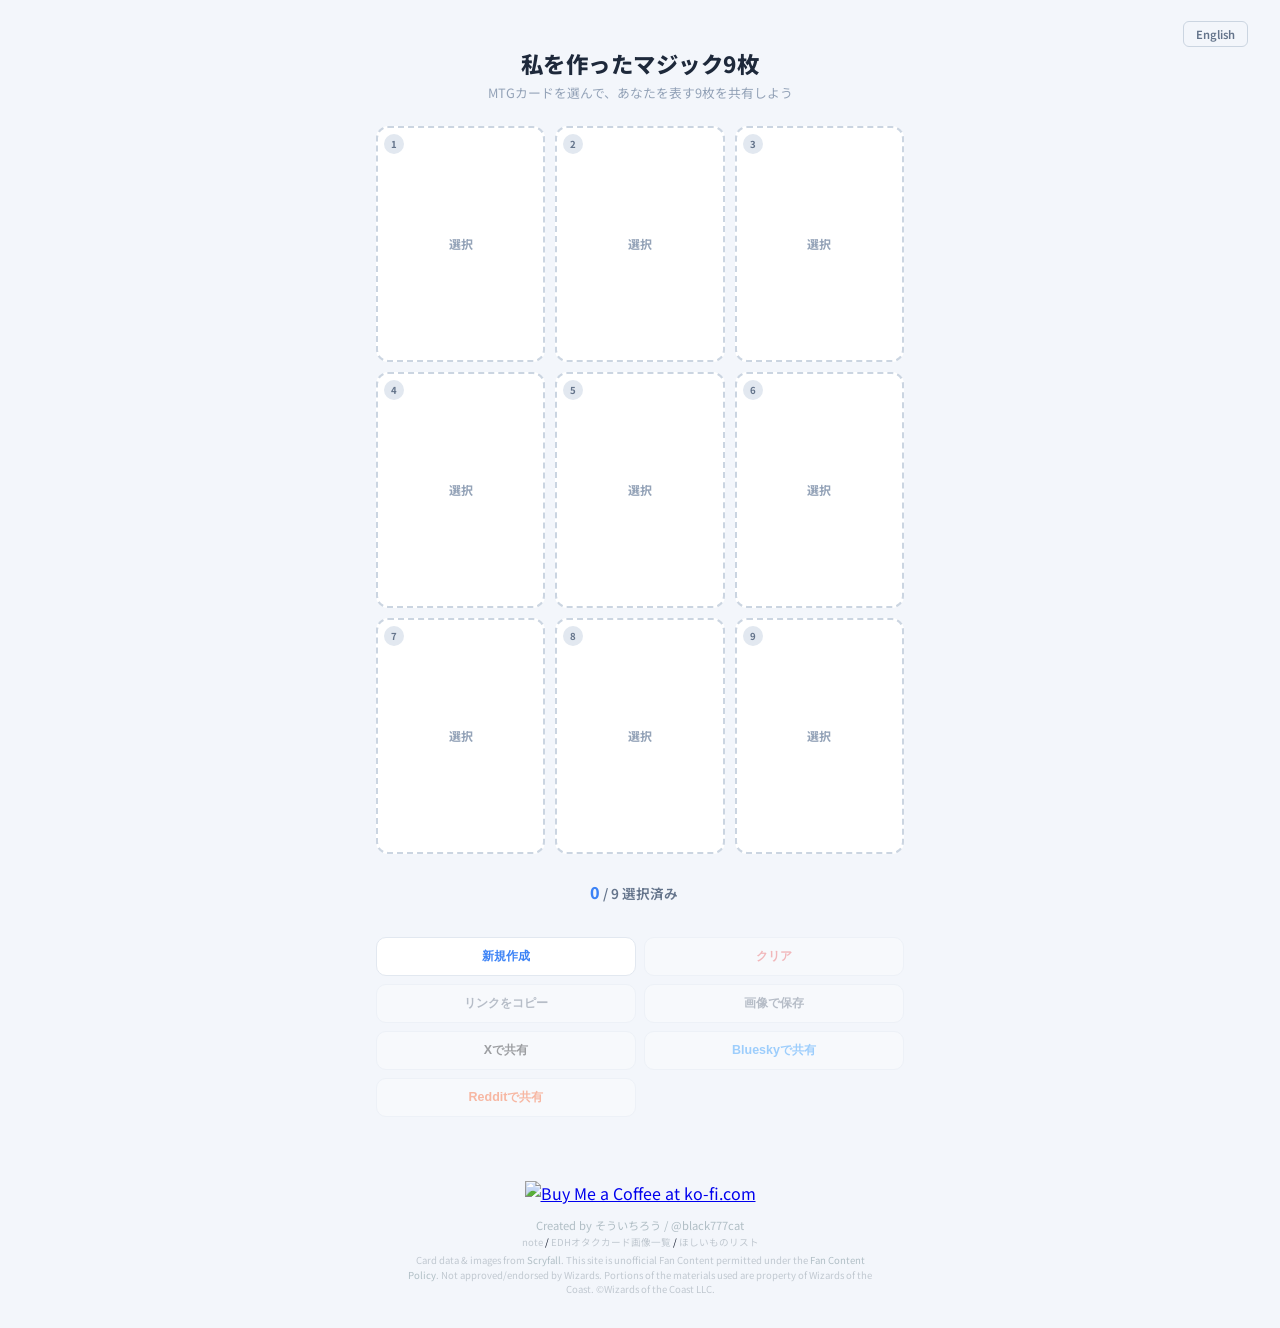
==== index.html @ 6372405d "Bluesky・Redditシェアボタンを追加 - index.html/en.html: Bluesky・Redditの共有ボタンを追加 - app.js: shareOnBluesky(), sh" ====
<!DOCTYPE html>
<html lang="ja">
<head>
<meta charset="UTF-8">
<meta name="viewport" content="width=device-width, initial-scale=1.0">
<title>私を作ったマジック9枚</title>
<meta name="description" content="MTGカードを選んで、あなたを表す9枚を共有しよう">
<meta property="og:title" content="私を作ったマジック9枚">
<meta property="og:description" content="MTGカードを選んで、あなたを表す9枚を共有しよう">
<meta property="og:url" content="https://soichirow.github.io/my-9-cards-mtg/">
<meta property="og:type" content="website">
<meta name="twitter:card" content="summary">
<meta name="twitter:title" content="私を作ったマジック9枚">
<meta name="twitter:description" content="MTGカードを選んで、あなたを表す9枚を共有しよう">
<link rel="icon" href="data:image/svg+xml,<svg xmlns='http://www.w3.org/2000/svg' viewBox='0 0 100 100'><text y='.9em' font-size='90'>🃏</text></svg>">
<link rel="preconnect" href="https://fonts.googleapis.com">
<link href="https://fonts.googleapis.com/css2?family=Noto+Sans+JP:wght@400;600;700;800&display=swap" rel="stylesheet">
<link rel="stylesheet" href="style.css">
</head>
<body>

<header>
  <div class="lang-switch"><a href="en.html">English</a></div>
  <h1>私を作ったマジック9枚</h1>
  <p class="subtitle">MTGカードを選んで、あなたを表す9枚を共有しよう</p>
</header>

<main>
  <!-- 3×3 Grid -->
  <div class="grid-3x3" id="grid"></div>

  <!-- Status -->
  <div class="status-bar">
    <span class="count-label"><span id="countLabel">0</span> / 9 選択済み</span>
    <span class="count-hint" id="warn"></span>
  </div>
  <div class="restore-status" id="restoreStatus"></div>

  <!-- Actions -->
  <div class="actions">
    <button class="btn-action btn-new" id="newBtn">新規作成</button>
    <button class="btn-action btn-clear" id="clearBtn" disabled>クリア</button>
    <button class="btn-action btn-copy" id="copyBtn" disabled>リンクをコピー</button>
    <button class="btn-action btn-save" id="saveImgBtn" disabled>画像で保存</button>
    <button class="btn-action btn-tweet" id="tweetBtn" disabled>Xで共有</button>
    <button class="btn-action btn-bsky" id="bskyBtn" disabled>Blueskyで共有</button>
    <button class="btn-action btn-reddit" id="redditBtn" disabled>Redditで共有</button>
  </div>
</main>

<footer>
  <div class="kofi-wrap"><a href='https://ko-fi.com/P5P11VGFXY' target='_blank'><img height='36' style='border:0px;height:36px;' src='https://storage.ko-fi.com/cdn/kofi6.png?v=6' border='0' alt='Buy Me a Coffee at ko-fi.com' /></a></div>
  <p class="footer-credit">Created by そういちろう / <a href="https://x.com/black777cat" target="_blank" rel="noopener">@black777cat</a></p>
  <p class="footer-links"><a href="https://note.com/black777cat" target="_blank" rel="noopener">note</a> / <a href="https://script.google.com/macros/s/AKfycbyzDxiyZ-O987clfo7qRDG-I4-x1b4MiOTFCQrvvbTUiUxPPww0kgbHaYAKrTQouCnp/exec" target="_blank" rel="noopener">EDHオタクカード画像一覧</a> / <a href="https://www.amazon.jp/hz/wishlist/ls/1Z0X9ZM1D65A7?ref_=wl_share" target="_blank" rel="noopener">ほしいものリスト</a></p>
  <p class="footer-legal">Card data &amp; images from <a href="https://scryfall.com/" target="_blank" rel="noopener">Scryfall</a>. This site is unofficial Fan Content permitted under the <a href="https://company.wizards.com/en/legal/fancontentpolicy" target="_blank" rel="noopener">Fan Content Policy</a>. Not approved/endorsed by Wizards. Portions of the materials used are property of Wizards of the Coast. &copy;Wizards of the Coast LLC.</p>
</footer>

<!-- Search Modal -->
<div class="modal-overlay" id="modalOverlay">
  <div class="modal">
    <div class="modal-header">
      <span class="modal-title" id="modalTitle">カードを検索</span>
      <button class="modal-close" id="modalClose" aria-label="閉じる">&times;</button>
    </div>
    <div class="modal-search">
      <input type="text" id="searchInput" placeholder="カード名を入力（例: 稲妻、Black Lotus）">
      <button id="searchBtn">検索</button>
    </div>
    <div class="modal-options">
      <label class="option-label"><input type="checkbox" id="allLangCheck"> 日本語・英語以外のカードも表示</label>
    </div>
    <div class="modal-status" id="status"></div>
    <div class="modal-results" id="results"></div>
  </div>
</div>

<script src="app.js"></script>
</body>
</html>
---- style.css ----
*, *::before, *::after { box-sizing: border-box; margin: 0; padding: 0; }

body {
  font-family: "Noto Sans JP", -apple-system, BlinkMacSystemFont, "Segoe UI", Roboto, sans-serif;
  background: #f3f6fb;
  color: #0f172a;
  min-height: 100vh;
}

/* ── Language Switch ── */
.lang-switch {
  text-align: right;
  padding: 8px 16px 0;
}

.lang-switch a {
  display: inline-block;
  padding: 4px 12px;
  border: 1px solid #cbd5e1;
  border-radius: 6px;
  font-size: 0.7rem;
  font-weight: 600;
  color: #64748b;
  text-decoration: none;
  transition: background 0.2s, border-color 0.2s;
}

.lang-switch a:hover {
  background: #eff6ff;
  border-color: #93c5fd;
  color: #3b82f6;
}

/* ── Header ── */
header {
  text-align: center;
  padding: 12px 16px 8px;
}

h1 {
  font-size: 1.4rem;
  font-weight: 800;
  color: #1e293b;
  letter-spacing: 0.02em;
}

.subtitle {
  color: #94a3b8;
  font-size: 0.8rem;
  margin-top: 4px;
}

/* ── Main ── */
main {
  max-width: 480px;
  margin: 0 auto;
  padding: 16px 16px 48px;
}

/* ── 3×3 Grid ── */
.grid-3x3 {
  display: grid;
  grid-template-columns: repeat(3, 1fr);
  gap: 8px;
}

.grid-slot {
  aspect-ratio: 488 / 680;
  border-radius: 12px;
  overflow: hidden;
  position: relative;
  cursor: pointer;
  border: 2px dashed #cbd5e1;
  background: #fff;
  display: flex;
  flex-direction: column;
  align-items: center;
  justify-content: center;
  transition: border-color 0.2s, box-shadow 0.2s;
}

.grid-slot:hover {
  border-color: #94a3b8;
}

.grid-slot .slot-label {
  font-size: 0.75rem;
  font-weight: 700;
  color: #94a3b8;
}

.grid-slot .slot-number {
  position: absolute;
  top: 6px;
  left: 6px;
  background: #e2e8f0;
  color: #64748b;
  width: 20px;
  height: 20px;
  border-radius: 50%;
  display: flex;
  align-items: center;
  justify-content: center;
  font-size: 0.6rem;
  font-weight: 700;
}

/* Filled slot */
.grid-slot.filled {
  border: none;
  cursor: grab;
  box-shadow: 0 2px 8px rgba(0, 0, 0, 0.1);
}

.grid-slot.filled .slot-number {
  background: rgba(0, 0, 0, 0.5);
  color: #fff;
}

.grid-slot.filled img {
  width: 100%;
  height: 100%;
  object-fit: cover;
  display: block;
}

.grid-slot.filled:hover .card-hover,
.grid-slot.filled .card-hover.active {
  opacity: 1;
}

.card-hover {
  position: absolute;
  inset: 0;
  background: rgba(0, 0, 0, 0.5);
  display: flex;
  flex-direction: column;
  align-items: center;
  justify-content: center;
  gap: 6px;
  opacity: 0;
  transition: opacity 0.2s;
  pointer-events: none;
}

/* Mobile: show overlay on tap */
@media (hover: none) {
  .grid-slot.filled .card-hover {
    opacity: 0;
  }
}

.card-hover-btn {
  padding: 6px 16px;
  border: none;
  border-radius: 8px;
  font-size: 0.7rem;
  font-weight: 700;
  cursor: pointer;
  pointer-events: auto;
}

.card-hover-btn.change {
  background: #fff;
  color: #1e293b;
}

.card-hover-btn.version {
  background: transparent;
  color: #93c5fd;
  border: 1px solid #93c5fd;
}

.card-hover-btn.remove {
  background: transparent;
  color: #fca5a5;
  border: 1px solid #fca5a5;
}

.card-hover-btn.change:hover { background: #f1f5f9; }
.card-hover-btn.version:hover { background: rgba(147, 197, 253, 0.15); }
.card-hover-btn.remove:hover { background: rgba(252, 165, 165, 0.15); }

/* Drag states */
.grid-slot.dragging { opacity: 0.4; cursor: grabbing; }

.grid-slot.drag-over {
  border: 2px solid #3b82f6 !important;
  box-shadow: 0 0 12px rgba(59, 130, 246, 0.3);
}

/* ── Status Bar ── */
.status-bar {
  display: flex;
  align-items: center;
  justify-content: center;
  gap: 12px;
  margin-top: 16px;
  padding: 10px 0;
}

.count-label {
  font-size: 0.85rem;
  color: #64748b;
  font-weight: 600;
}

.count-label span {
  color: #3b82f6;
  font-weight: 800;
  font-size: 1rem;
}

.count-hint {
  font-size: 0.75rem;
  color: #94a3b8;
}

.restore-status {
  text-align: center;
  font-size: 0.8rem;
  color: #94a3b8;
  min-height: 1.2em;
  margin-bottom: 4px;
}

.restore-status.error { color: #ef4444; }

/* ── Action Buttons ── */
.actions {
  display: grid;
  grid-template-columns: repeat(2, 1fr);
  gap: 8px;
  margin-top: 8px;
}

.btn-action {
  flex: 1;
  padding: 10px 8px;
  border: 1px solid #e2e8f0;
  border-radius: 10px;
  background: #fff;
  color: #475569;
  font-size: 0.78rem;
  font-weight: 600;
  cursor: pointer;
  transition: background 0.2s, border-color 0.2s, color 0.2s;
}

.btn-action:hover { background: #f8fafc; border-color: #cbd5e1; }
.btn-action:disabled { opacity: 0.35; cursor: not-allowed; }

.btn-new { color: #3b82f6; }
.btn-new:hover { background: #eff6ff; border-color: #93c5fd; }

.btn-clear { color: #ef4444; }
.btn-clear:hover:not(:disabled) { background: #fef2f2; border-color: #fecaca; }

.btn-copy:hover:not(:disabled) { color: #3b82f6; border-color: #93c5fd; background: #eff6ff; }

.btn-save:hover:not(:disabled) { color: #10b981; border-color: #6ee7b7; background: #ecfdf5; }

.btn-tweet { color: #000; }
.btn-tweet:hover:not(:disabled) { background: #f0f0f0; border-color: #999; }

.btn-bsky { color: #0085ff; }
.btn-bsky:hover:not(:disabled) { background: #eff8ff; border-color: #7ec4ff; }

.btn-reddit { color: #ff4500; }
.btn-reddit:hover:not(:disabled) { background: #fff5f0; border-color: #ffb89a; }

/* ── Modal ── */
.modal-overlay {
  display: none;
  position: fixed;
  inset: 0;
  z-index: 100;
  background: rgba(0, 0, 0, 0.4);
  backdrop-filter: blur(4px);
  align-items: flex-end;
  justify-content: center;
}

.modal-overlay.open {
  display: flex;
}

.modal {
  background: #fff;
  border-radius: 20px 20px 0 0;
  width: 100%;
  max-width: 540px;
  max-height: 85vh;
  display: flex;
  flex-direction: column;
  animation: slideUp 0.25s ease-out;
}

@keyframes slideUp {
  from { transform: translateY(100%); }
  to { transform: translateY(0); }
}

.modal-header {
  display: flex;
  align-items: center;
  justify-content: space-between;
  padding: 16px 20px 8px;
}

.modal-title {
  font-size: 1rem;
  font-weight: 700;
  color: #1e293b;
}

.modal-close {
  width: 32px;
  height: 32px;
  border: none;
  border-radius: 50%;
  background: #f1f5f9;
  color: #64748b;
  font-size: 1.2rem;
  cursor: pointer;
  display: flex;
  align-items: center;
  justify-content: center;
  transition: background 0.2s;
}

.modal-close:hover { background: #e2e8f0; }

.modal-search {
  display: flex;
  gap: 8px;
  padding: 8px 20px 12px;
}

.modal-search input {
  flex: 1;
  padding: 10px 14px;
  border: 1px solid #e2e8f0;
  border-radius: 10px;
  background: #f8fafc;
  color: #1e293b;
  font-size: 0.9rem;
  outline: none;
  transition: border-color 0.2s, box-shadow 0.2s;
}

.modal-search input:focus {
  border-color: #3b82f6;
  box-shadow: 0 0 0 3px rgba(59, 130, 246, 0.1);
  background: #fff;
}

.modal-search button {
  padding: 10px 18px;
  border: none;
  border-radius: 10px;
  background: #3b82f6;
  color: #fff;
  font-weight: 700;
  font-size: 0.9rem;
  cursor: pointer;
  white-space: nowrap;
  transition: background 0.2s;
}

.modal-search button:hover { background: #2563eb; }
.modal-search button:disabled { background: #cbd5e1; cursor: not-allowed; }

.modal-options {
  padding: 2px 20px 6px;
}
.option-label {
  display: inline-flex;
  align-items: center;
  gap: 6px;
  font-size: 0.78rem;
  color: #64748b;
  cursor: pointer;
  user-select: none;
}
.option-label input[type="checkbox"] {
  width: 15px;
  height: 15px;
  accent-color: #3b82f6;
  cursor: pointer;
}

.modal-status {
  padding: 0 20px;
  font-size: 0.8rem;
  color: #94a3b8;
  min-height: 1.2em;
}

.modal-status.error { color: #ef4444; }

.modal-results {
  flex: 1;
  overflow-y: auto;
  padding: 8px 12px 20px;
}

/* ── Result Cards in Modal ── */
.result-card {
  display: flex;
  align-items: center;
  gap: 12px;
  padding: 10px;
  border-radius: 12px;
  cursor: pointer;
  transition: background 0.15s;
}

.result-card:hover { background: #f1f5f9; }
.result-card:active { background: #e2e8f0; }

.result-card .result-img {
  width: 52px;
  flex: 0 0 52px;
  aspect-ratio: 488 / 680;
  border-radius: 6px;
  object-fit: cover;
  background: #e2e8f0;
}

.result-card .result-info {
  flex: 1;
  min-width: 0;
}

.result-card .result-name {
  font-size: 0.85rem;
  font-weight: 700;
  color: #1e293b;
  white-space: nowrap;
  overflow: hidden;
  text-overflow: ellipsis;
}

.result-card .result-meta {
  font-size: 0.7rem;
  color: #94a3b8;
  margin-top: 2px;
}

.result-card .result-actions {
  display: flex;
  gap: 4px;
  flex: 0 0 auto;
}

.result-add-btn {
  padding: 6px 14px;
  border: none;
  border-radius: 8px;
  background: #3b82f6;
  color: #fff;
  font-weight: 700;
  font-size: 0.75rem;
  cursor: pointer;
  transition: background 0.2s;
  white-space: nowrap;
}

.result-add-btn:hover { background: #2563eb; }

.result-add-btn:disabled {
  background: #e2e8f0;
  color: #94a3b8;
  cursor: not-allowed;
}

.result-ver-btn {
  padding: 6px 8px;
  border: none;
  border-radius: 8px;
  background: #f1f5f9;
  color: #64748b;
  font-weight: 600;
  font-size: 0.65rem;
  cursor: pointer;
  transition: background 0.2s;
  white-space: nowrap;
}

.result-ver-btn:hover { background: #e2e8f0; }
.result-ver-btn.open { color: #3b82f6; }

/* Version row */
.versions-row {
  display: flex;
  gap: 8px;
  padding: 10px 12px;
  overflow-x: auto;
  -webkit-overflow-scrolling: touch;
  overscroll-behavior-x: contain;
  scroll-snap-type: x proximity;
  margin: 0 10px 4px;
  background: #f8fafc;
  border-radius: 10px;
  min-height: 100px;
}

.versions-row::-webkit-scrollbar { height: 6px; }
.versions-row::-webkit-scrollbar-track { background: #e2e8f0; border-radius: 3px; }
.versions-row::-webkit-scrollbar-thumb { background: #94a3b8; border-radius: 3px; }

.ver-item {
  flex: 0 0 auto;
  width: 72px;
  text-align: center;
  cursor: pointer;
  border-radius: 8px;
  padding: 4px;
  transition: background 0.15s;
  scroll-snap-align: start;
}

.ver-item:hover { background: #e2e8f0; }

.ver-item img {
  width: 100%;
  aspect-ratio: 488 / 680;
  object-fit: cover;
  border-radius: 4px;
  display: block;
  background: #e2e8f0;
}

.ver-item .ver-label {
  font-size: 0.55rem;
  color: #94a3b8;
  margin-top: 2px;
  line-height: 1.2;
  overflow: hidden;
  text-overflow: ellipsis;
  white-space: nowrap;
}

.ver-loading {
  display: flex;
  align-items: center;
  padding: 8px 16px;
  color: #94a3b8;
  font-size: 0.75rem;
}

/* ── No Image placeholder ── */
.no-image {
  width: 52px;
  flex: 0 0 52px;
  aspect-ratio: 488 / 680;
  border-radius: 6px;
  background: #e2e8f0;
  display: flex;
  align-items: center;
  justify-content: center;
  color: #94a3b8;
  font-size: 0.55rem;
}

/* ── Loading ── */
.loading {
  text-align: center;
  padding: 32px;
  color: #94a3b8;
}

.spinner {
  display: inline-block;
  width: 20px;
  height: 20px;
  border: 3px solid #e2e8f0;
  border-top-color: #3b82f6;
  border-radius: 50%;
  animation: spin 0.8s linear infinite;
  margin-right: 8px;
  vertical-align: middle;
}

@keyframes spin { to { transform: rotate(360deg); } }

/* ── Load More ── */
.load-more-btn {
  display: block;
  width: 100%;
  padding: 12px;
  margin-top: 8px;
  border: 1px solid #e2e8f0;
  border-radius: 10px;
  background: #fff;
  color: #3b82f6;
  font-size: 0.85rem;
  font-weight: 600;
  cursor: pointer;
  transition: background 0.2s, border-color 0.2s;
}

.load-more-btn:hover { background: #eff6ff; border-color: #93c5fd; }
.load-more-btn:disabled { color: #94a3b8; cursor: wait; }

/* ── Ko-fi ── */
.kofi-wrap {
  margin-bottom: 12px;
}

/* ── Footer ── */
footer {
  text-align: center;
  padding: 16px 16px 32px;
}

.footer-credit {
  font-size: 0.7rem;
  color: #b0bec5;
}

.footer-credit a {
  color: #b0bec5;
  text-decoration: none;
}

.footer-links {
  margin-top: 2px;
  font-size: 0.6rem;
}

.footer-links a {
  color: #c0c8d0;
  text-decoration: none;
}

.footer-links a:hover, .footer-credit a:hover, .footer-legal a:hover {
  color: #3b82f6;
  text-decoration: underline;
}

.footer-legal {
  margin-top: 4px;
  font-size: 0.6rem;
  color: #c0c8d0;
  line-height: 1.5;
  max-width: 480px;
  margin-left: auto;
  margin-right: auto;
}

.footer-legal a {
  color: #b0bec5;
  text-decoration: none;
}

/* ── Desktop: wider grid ── */
@media (min-width: 600px) {
  main { max-width: 560px; }
  .grid-3x3 { gap: 10px; }
  .modal {
    border-radius: 20px;
    margin-bottom: 40px;
    max-height: 75vh;
  }
  .modal-overlay {
    align-items: center;
  }
}
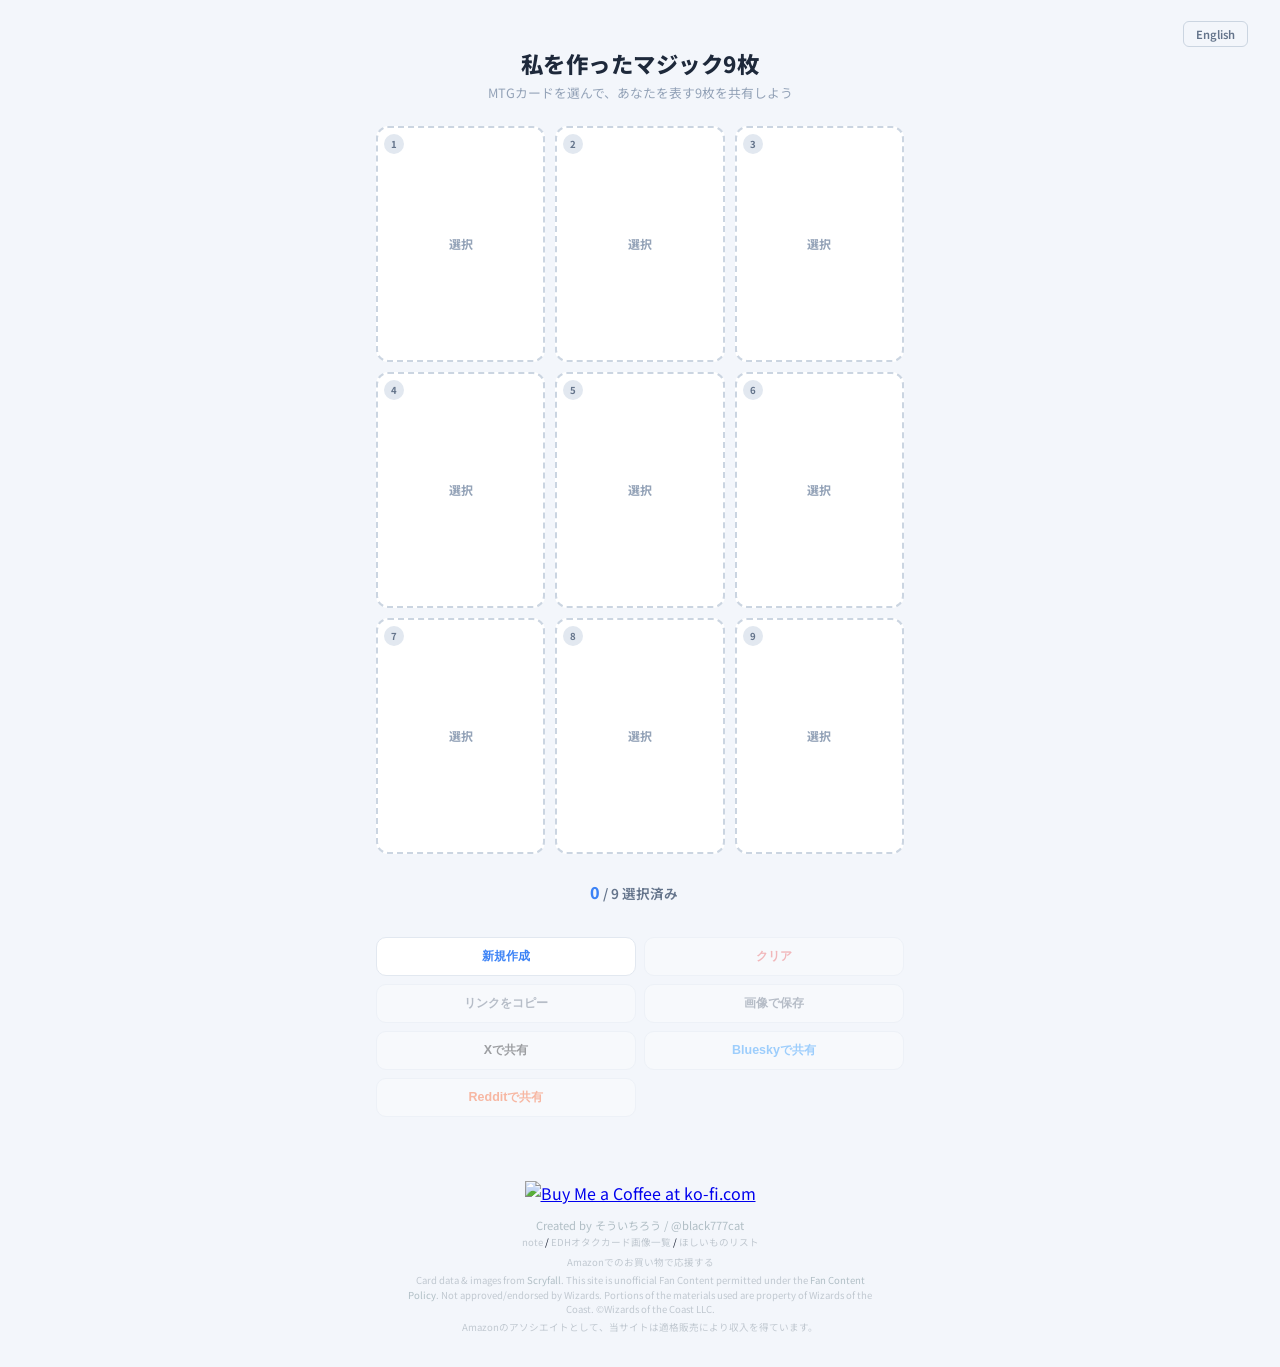
==== commit 8a3f0dcb: "Amazonアソシエイトリンク・参加表記をフッターに追加 Co-Authored-By: Claude Opus 4.6 <noreply@anthropic.com>" ====
--- a/index.html
+++ b/index.html
@@ -9,9 +9,11 @@
 <meta property="og:description" content="MTGカードを選んで、あなたを表す9枚を共有しよう">
 <meta property="og:url" content="https://soichirow.github.io/my-9-cards-mtg/">
 <meta property="og:type" content="website">
-<meta name="twitter:card" content="summary">
+<meta property="og:image" content="https://soichirow.github.io/my-9-cards-mtg/og-image.png">
+<meta name="twitter:card" content="summary_large_image">
 <meta name="twitter:title" content="私を作ったマジック9枚">
 <meta name="twitter:description" content="MTGカードを選んで、あなたを表す9枚を共有しよう">
+<meta name="twitter:image" content="https://soichirow.github.io/my-9-cards-mtg/og-image.png">
 <link rel="icon" href="data:image/svg+xml,<svg xmlns='http://www.w3.org/2000/svg' viewBox='0 0 100 100'><text y='.9em' font-size='90'>🃏</text></svg>">
 <link rel="preconnect" href="https://fonts.googleapis.com">
 <link href="https://fonts.googleapis.com/css2?family=Noto+Sans+JP:wght@400;600;700;800&display=swap" rel="stylesheet">
@@ -52,7 +54,9 @@
   <div class="kofi-wrap"><a href='https://ko-fi.com/P5P11VGFXY' target='_blank'><img height='36' style='border:0px;height:36px;' src='https://storage.ko-fi.com/cdn/kofi6.png?v=6' border='0' alt='Buy Me a Coffee at ko-fi.com' /></a></div>
   <p class="footer-credit">Created by そういちろう / <a href="https://x.com/black777cat" target="_blank" rel="noopener">@black777cat</a></p>
   <p class="footer-links"><a href="https://note.com/black777cat" target="_blank" rel="noopener">note</a> / <a href="https://script.google.com/macros/s/AKfycbyzDxiyZ-O987clfo7qRDG-I4-x1b4MiOTFCQrvvbTUiUxPPww0kgbHaYAKrTQouCnp/exec" target="_blank" rel="noopener">EDHオタクカード画像一覧</a> / <a href="https://www.amazon.jp/hz/wishlist/ls/1Z0X9ZM1D65A7?ref_=wl_share" target="_blank" rel="noopener">ほしいものリスト</a></p>
+  <p class="footer-support"><a href="https://amzn.to/4unkFRa" target="_blank" rel="noopener">Amazonでのお買い物で応援する</a></p>
   <p class="footer-legal">Card data &amp; images from <a href="https://scryfall.com/" target="_blank" rel="noopener">Scryfall</a>. This site is unofficial Fan Content permitted under the <a href="https://company.wizards.com/en/legal/fancontentpolicy" target="_blank" rel="noopener">Fan Content Policy</a>. Not approved/endorsed by Wizards. Portions of the materials used are property of Wizards of the Coast. &copy;Wizards of the Coast LLC.</p>
+  <p class="footer-legal">Amazonのアソシエイトとして、当サイトは適格販売により収入を得ています。</p>
 </footer>
 
 <!-- Search Modal -->
--- a/style.css
+++ b/style.css
@@ -635,7 +635,17 @@
   text-decoration: none;
 }
 
-.footer-links a:hover, .footer-credit a:hover, .footer-legal a:hover {
+.footer-support {
+  margin-top: 6px;
+  font-size: 0.6rem;
+}
+
+.footer-support a {
+  color: #c0c8d0;
+  text-decoration: none;
+}
+
+.footer-links a:hover, .footer-credit a:hover, .footer-legal a:hover, .footer-support a:hover {
   color: #3b82f6;
   text-decoration: underline;
 }
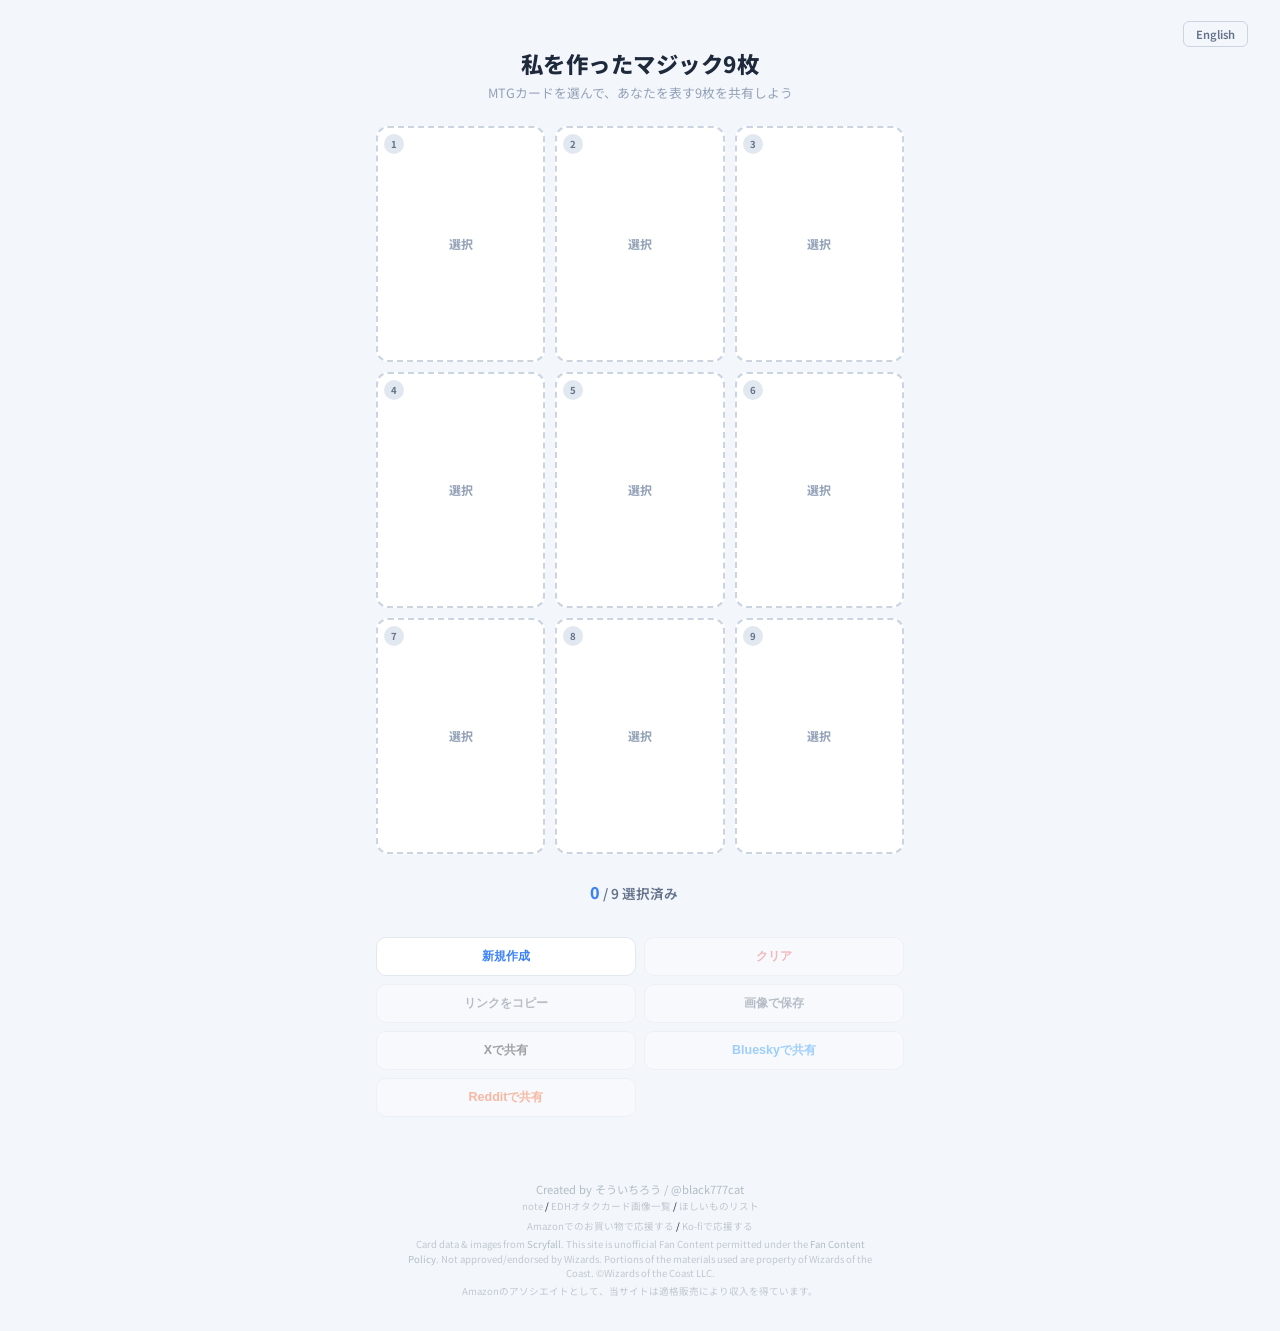
==== commit 45413bda: "Ko-fiをテキストリンクに変更、Amazonリンクと並列表示 Co-Authored-By: Claude Opus 4.6 <noreply@anthropic.com>" ====
--- a/index.html
+++ b/index.html
@@ -51,10 +51,9 @@
 </main>
 
 <footer>
-  <div class="kofi-wrap"><a href='https://ko-fi.com/P5P11VGFXY' target='_blank'><img height='36' style='border:0px;height:36px;' src='https://storage.ko-fi.com/cdn/kofi6.png?v=6' border='0' alt='Buy Me a Coffee at ko-fi.com' /></a></div>
   <p class="footer-credit">Created by そういちろう / <a href="https://x.com/black777cat" target="_blank" rel="noopener">@black777cat</a></p>
   <p class="footer-links"><a href="https://note.com/black777cat" target="_blank" rel="noopener">note</a> / <a href="https://script.google.com/macros/s/AKfycbyzDxiyZ-O987clfo7qRDG-I4-x1b4MiOTFCQrvvbTUiUxPPww0kgbHaYAKrTQouCnp/exec" target="_blank" rel="noopener">EDHオタクカード画像一覧</a> / <a href="https://www.amazon.jp/hz/wishlist/ls/1Z0X9ZM1D65A7?ref_=wl_share" target="_blank" rel="noopener">ほしいものリスト</a></p>
-  <p class="footer-support"><a href="https://amzn.to/4unkFRa" target="_blank" rel="noopener">Amazonでのお買い物で応援する</a></p>
+  <p class="footer-support"><a href="https://amzn.to/4unkFRa" target="_blank" rel="noopener">Amazonでのお買い物で応援する</a> / <a href="https://ko-fi.com/P5P11VGFXY" target="_blank" rel="noopener">Ko-fiで応援する</a></p>
   <p class="footer-legal">Card data &amp; images from <a href="https://scryfall.com/" target="_blank" rel="noopener">Scryfall</a>. This site is unofficial Fan Content permitted under the <a href="https://company.wizards.com/en/legal/fancontentpolicy" target="_blank" rel="noopener">Fan Content Policy</a>. Not approved/endorsed by Wizards. Portions of the materials used are property of Wizards of the Coast. &copy;Wizards of the Coast LLC.</p>
   <p class="footer-legal">Amazonのアソシエイトとして、当サイトは適格販売により収入を得ています。</p>
 </footer>
--- a/style.css
+++ b/style.css
@@ -604,11 +604,6 @@
 .load-more-btn:hover { background: #eff6ff; border-color: #93c5fd; }
 .load-more-btn:disabled { color: #94a3b8; cursor: wait; }
 
-/* ── Ko-fi ── */
-.kofi-wrap {
-  margin-bottom: 12px;
-}
-
 /* ── Footer ── */
 footer {
   text-align: center;
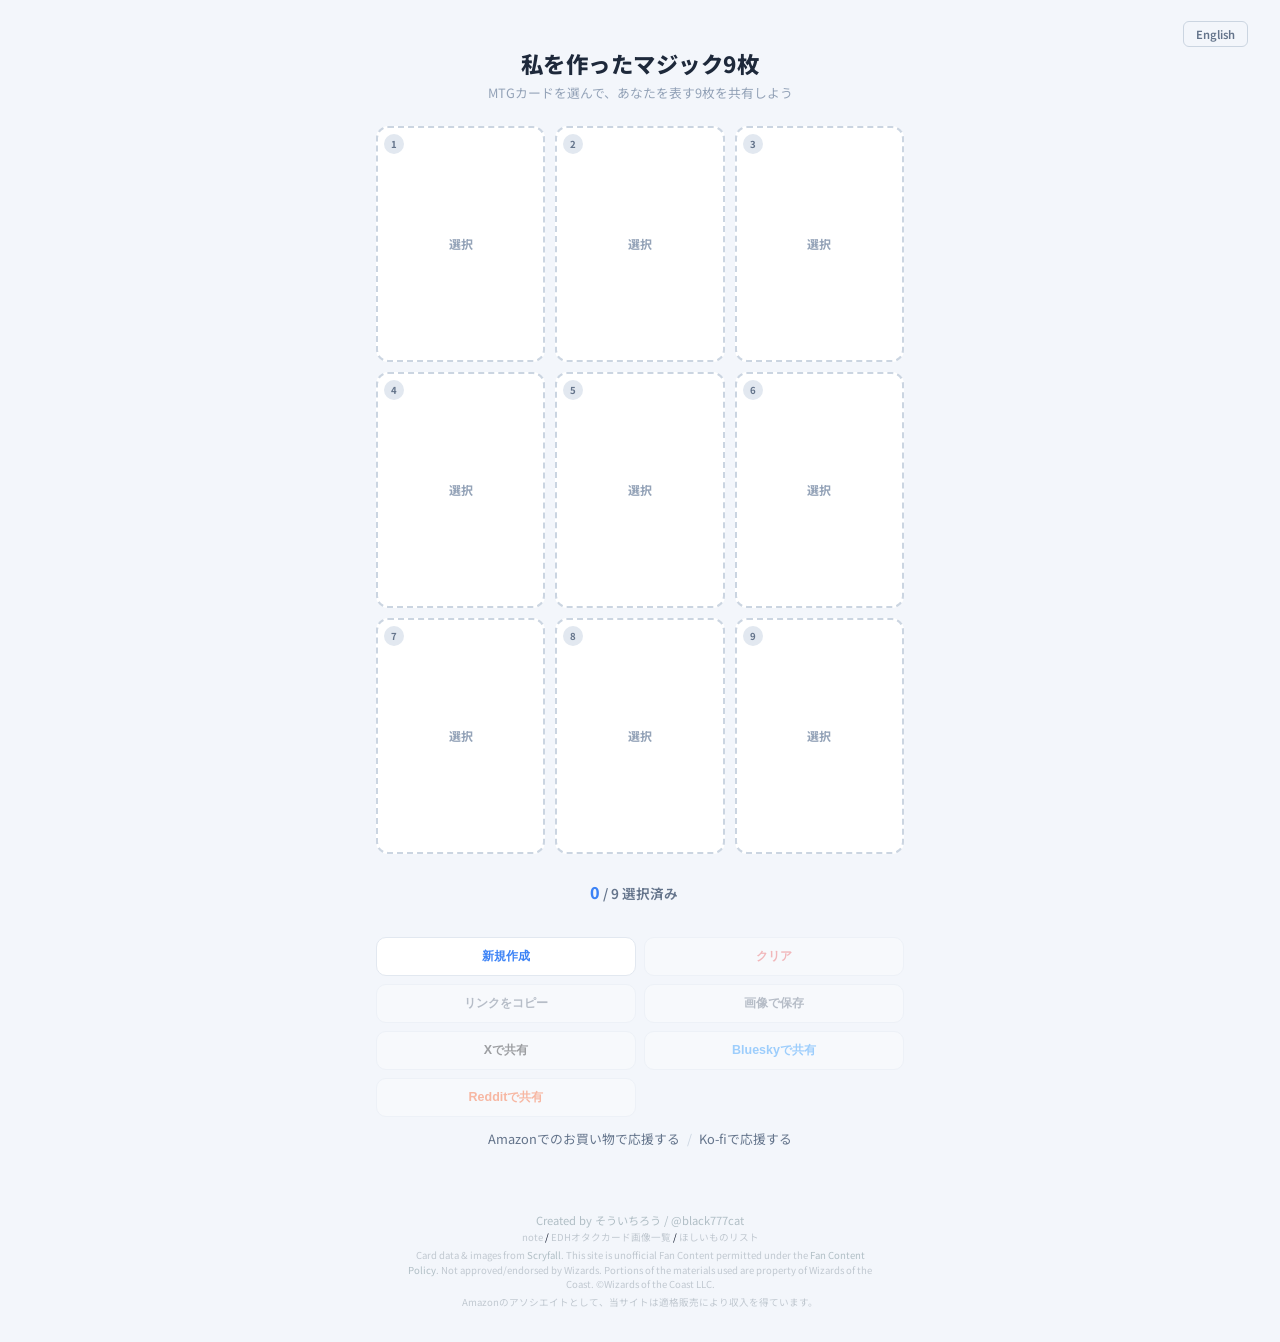
==== commit 722dd527: "応援リンクをアクションボタン下に移動して目立たせる Co-Authored-By: Claude Opus 4.6 <noreply@anthropic.com>" ====
--- a/index.html
+++ b/index.html
@@ -48,12 +48,17 @@
     <button class="btn-action btn-bsky" id="bskyBtn" disabled>Blueskyで共有</button>
     <button class="btn-action btn-reddit" id="redditBtn" disabled>Redditで共有</button>
   </div>
+
+  <div class="support-links">
+    <a href="https://amzn.to/4unkFRa" target="_blank" rel="noopener">Amazonでのお買い物で応援する</a>
+    <span class="support-sep">/</span>
+    <a href="https://ko-fi.com/P5P11VGFXY" target="_blank" rel="noopener">Ko-fiで応援する</a>
+  </div>
 </main>
 
 <footer>
   <p class="footer-credit">Created by そういちろう / <a href="https://x.com/black777cat" target="_blank" rel="noopener">@black777cat</a></p>
   <p class="footer-links"><a href="https://note.com/black777cat" target="_blank" rel="noopener">note</a> / <a href="https://script.google.com/macros/s/AKfycbyzDxiyZ-O987clfo7qRDG-I4-x1b4MiOTFCQrvvbTUiUxPPww0kgbHaYAKrTQouCnp/exec" target="_blank" rel="noopener">EDHオタクカード画像一覧</a> / <a href="https://www.amazon.jp/hz/wishlist/ls/1Z0X9ZM1D65A7?ref_=wl_share" target="_blank" rel="noopener">ほしいものリスト</a></p>
-  <p class="footer-support"><a href="https://amzn.to/4unkFRa" target="_blank" rel="noopener">Amazonでのお買い物で応援する</a> / <a href="https://ko-fi.com/P5P11VGFXY" target="_blank" rel="noopener">Ko-fiで応援する</a></p>
   <p class="footer-legal">Card data &amp; images from <a href="https://scryfall.com/" target="_blank" rel="noopener">Scryfall</a>. This site is unofficial Fan Content permitted under the <a href="https://company.wizards.com/en/legal/fancontentpolicy" target="_blank" rel="noopener">Fan Content Policy</a>. Not approved/endorsed by Wizards. Portions of the materials used are property of Wizards of the Coast. &copy;Wizards of the Coast LLC.</p>
   <p class="footer-legal">Amazonのアソシエイトとして、当サイトは適格販売により収入を得ています。</p>
 </footer>
--- a/style.css
+++ b/style.css
@@ -268,6 +268,27 @@
 
 .btn-reddit { color: #ff4500; }
 .btn-reddit:hover:not(:disabled) { background: #fff5f0; border-color: #ffb89a; }
+
+.support-links {
+  text-align: center;
+  margin-top: 12px;
+  font-size: 0.8rem;
+}
+
+.support-links a {
+  color: #64748b;
+  text-decoration: none;
+}
+
+.support-links a:hover {
+  color: #3b82f6;
+  text-decoration: underline;
+}
+
+.support-sep {
+  color: #cbd5e1;
+  margin: 0 4px;
+}
 
 /* ── Modal ── */
 .modal-overlay {
@@ -630,17 +651,7 @@
   text-decoration: none;
 }
 
-.footer-support {
-  margin-top: 6px;
-  font-size: 0.6rem;
-}
-
-.footer-support a {
-  color: #c0c8d0;
-  text-decoration: none;
-}
-
-.footer-links a:hover, .footer-credit a:hover, .footer-legal a:hover, .footer-support a:hover {
+.footer-links a:hover, .footer-credit a:hover, .footer-legal a:hover {
   color: #3b82f6;
   text-decoration: underline;
 }
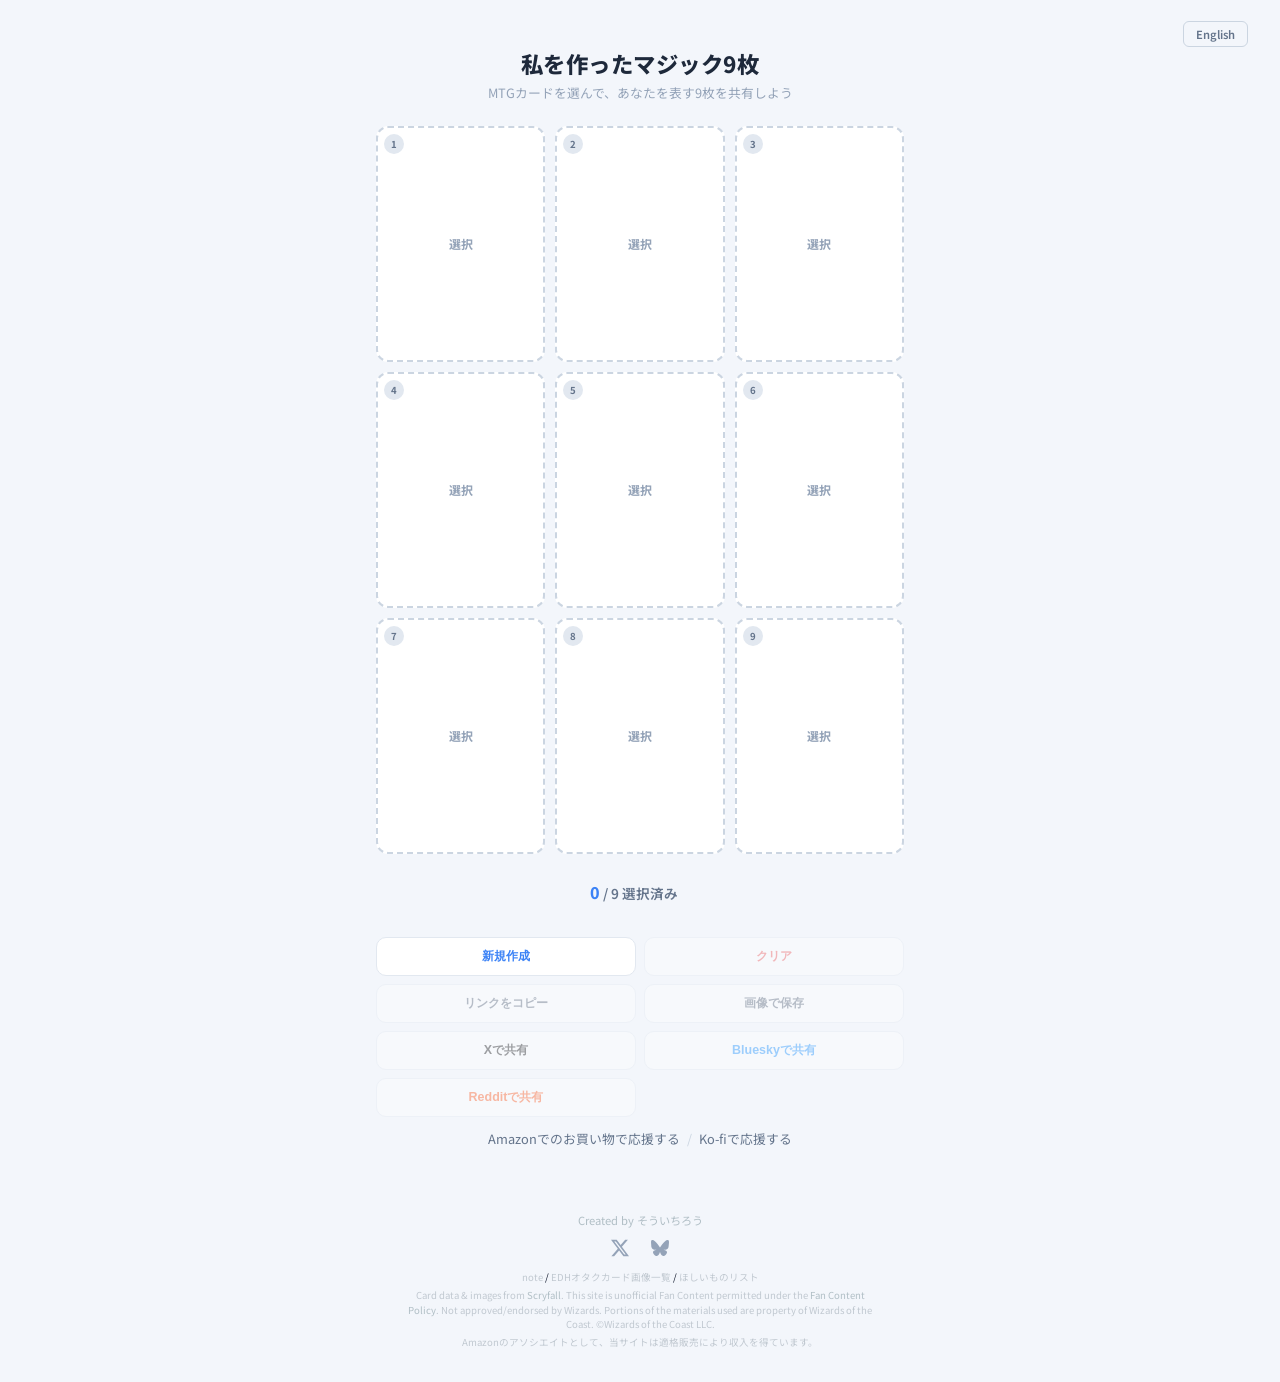
==== commit 2b08cd84: "フッターにX・BlueskyのSVGアイコンリンク追加 Co-Authored-By: Claude Opus 4.6 <noreply@anthropic.com>" ====
--- a/index.html
+++ b/index.html
@@ -57,7 +57,11 @@
 </main>
 
 <footer>
-  <p class="footer-credit">Created by そういちろう / <a href="https://x.com/black777cat" target="_blank" rel="noopener">@black777cat</a></p>
+  <p class="footer-credit">Created by そういちろう</p>
+  <div class="footer-socials">
+    <a href="https://x.com/black777cat" target="_blank" rel="noopener" title="X (Twitter)"><svg viewBox="0 0 24 24" fill="currentColor"><path d="M18.901 1.153h3.68l-8.04 9.19L24 22.846h-7.406l-5.8-7.584-6.638 7.584H.474l8.6-9.83L0 1.154h7.594l5.243 6.932ZM17.61 20.644h2.039L6.486 3.24H4.298Z"/></svg></a>
+    <a href="https://bsky.app/profile/black777cat.bsky.social" target="_blank" rel="noopener" title="Bluesky"><svg viewBox="0 0 568 501" fill="currentColor"><path d="M123.121 33.664C188.241 82.553 258.281 181.68 284 234.873c25.719-53.192 95.759-152.32 160.879-201.21C491.866-1.611 568-28.906 568 57.947c0 17.346-9.945 145.713-15.778 166.555-20.275 72.453-94.155 90.933-159.875 79.748C507.222 323.8 536.444 388.56 473.333 453.32c-119.86 122.992-172.272-30.859-185.702-70.281-2.462-7.227-3.614-10.608-3.631-7.733-.017-2.875-1.169.506-3.631 7.733-13.43 39.422-65.842 193.273-185.702 70.281-63.111-64.76-33.889-129.52 80.986-149.071-65.72 11.185-139.6-7.295-159.875-79.748C10.945 203.659 1 75.291 1 57.946 1-28.906 76.134-1.611 123.121 33.664Z"/></svg></a>
+  </div>
   <p class="footer-links"><a href="https://note.com/black777cat" target="_blank" rel="noopener">note</a> / <a href="https://script.google.com/macros/s/AKfycbyzDxiyZ-O987clfo7qRDG-I4-x1b4MiOTFCQrvvbTUiUxPPww0kgbHaYAKrTQouCnp/exec" target="_blank" rel="noopener">EDHオタクカード画像一覧</a> / <a href="https://www.amazon.jp/hz/wishlist/ls/1Z0X9ZM1D65A7?ref_=wl_share" target="_blank" rel="noopener">ほしいものリスト</a></p>
   <p class="footer-legal">Card data &amp; images from <a href="https://scryfall.com/" target="_blank" rel="noopener">Scryfall</a>. This site is unofficial Fan Content permitted under the <a href="https://company.wizards.com/en/legal/fancontentpolicy" target="_blank" rel="noopener">Fan Content Policy</a>. Not approved/endorsed by Wizards. Portions of the materials used are property of Wizards of the Coast. &copy;Wizards of the Coast LLC.</p>
   <p class="footer-legal">Amazonのアソシエイトとして、当サイトは適格販売により収入を得ています。</p>
--- a/style.css
+++ b/style.css
@@ -636,9 +636,28 @@
   color: #b0bec5;
 }
 
-.footer-credit a {
-  color: #b0bec5;
-  text-decoration: none;
+.footer-socials {
+  display: flex;
+  justify-content: center;
+  gap: 12px;
+  margin: 6px 0 8px;
+}
+
+.footer-socials a {
+  display: flex;
+  align-items: center;
+  justify-content: center;
+  width: 28px;
+  height: 28px;
+  color: #94a3b8;
+  transition: color 0.2s;
+}
+
+.footer-socials a:hover { color: #475569; }
+
+.footer-socials svg {
+  width: 18px;
+  height: 18px;
 }
 
 .footer-links {
